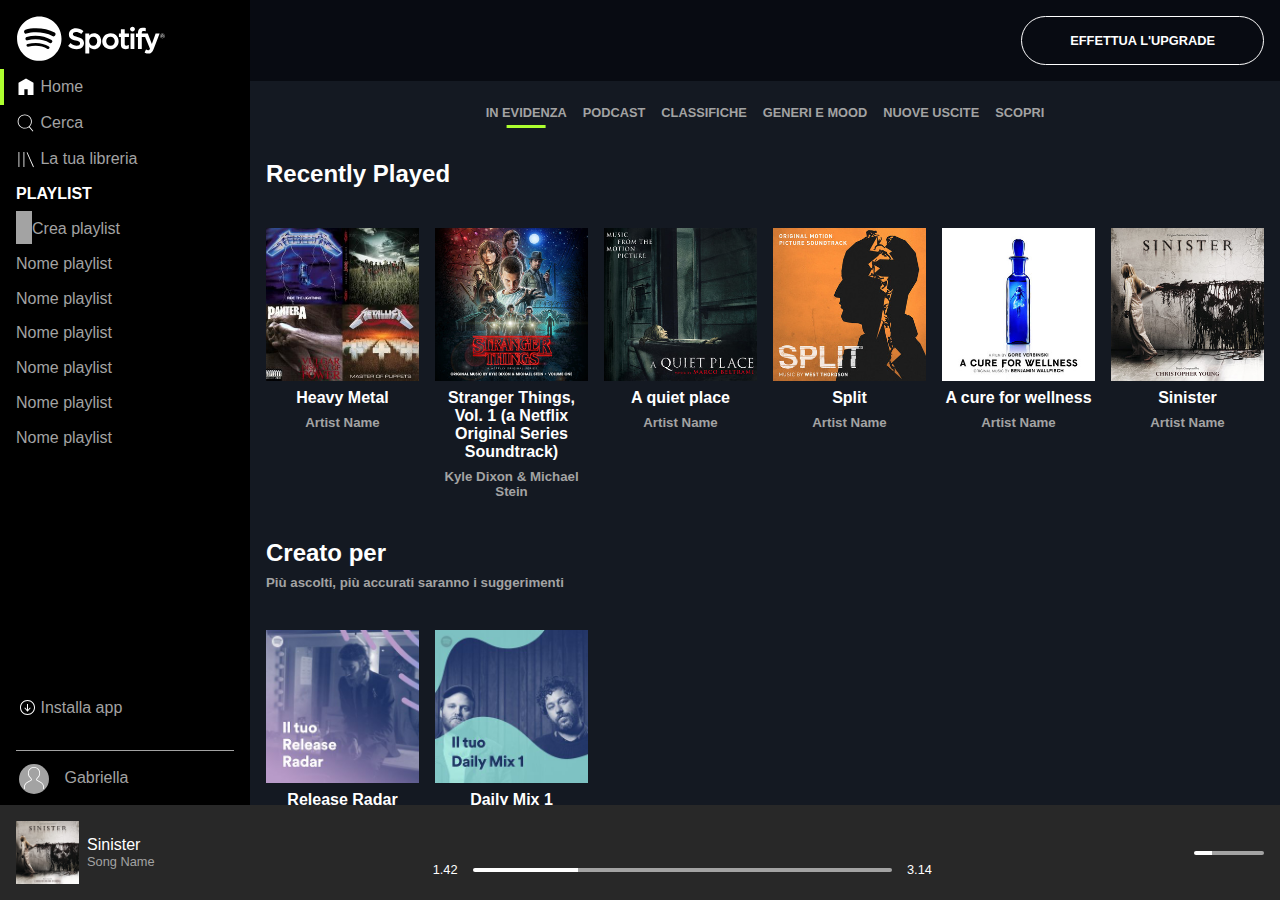
==== bonus.html @ c6c607fe "created bonus files" ====
<!DOCTYPE html>
<html lang="en">
<head>
    <meta charset="UTF-8">
    <meta http-equiv="X-UA-Compatible" content="IE=edge">
    <meta name="viewport" content="width=device-width, initial-scale=1.0">
    <title>Spotify Bonus</title>
    <link rel="shortcut icon" href="img/favicon.ico" type="image/x-icon">
    <link rel="stylesheet" href="https://cdnjs.cloudflare.com/ajax/libs/font-awesome/6.2.0/css/all.min.css"
    integrity="sha512-xh6O/CkQoPOWDdYTDqeRdPCVd1SpvCA9XXcUnZS2FmJNp1coAFzvtCN9BmamE+4aHK8yyUHUSCcJHgXloTyT2A=="
    crossorigin="anonymous" referrerpolicy="no-referrer" />
    <link rel="stylesheet" href="bonus-css/bonus-style.css">
    <link rel="stylesheet" href="bonus-css/bonus-style-media.css">
</head>
<body>
    <!-- Sezione grande principale -->
    <div class="top-container flex grow">

        <!-- Sidebar -->
        <div class="sidebar-container shrink flex align">

            <!-- Sidebar top - logo e lista icone -->
            <div class="sidebar-top shrink">
                <div class="logo-container-small">
                    <img src="img/logo-small.svg" alt="">
                </div>
                <div class="logo-container-big">
                    <img src="img/logo.svg" alt="">
                </div>
                <ul class="link-list">
                    <li>
                        <a href="#">
                            <img src="img/home.svg" alt="">
                            <span>Home</span>
                        </a>
                    </li>
                    <li>
                        <a href="#">
                            <img src="img/search.svg" alt="">
                            <span>Cerca</span>
                        </a>
                    </li>
                    <li>
                        <a href="#">
                            <img src="img/libreria.svg" alt="">
                            <span>La tua libreria</span>
                        </a>
                    </li>
                </ul>
            </div>

            <!-- Sidebar middle - playlist (contenuto no in xxs) -->
            <div class="sidebar-middle grow">
                <div class="playlist">
                    <h4>Playlist</h4>
                    <ul class="link-list">
                        <li>
                            <a href="#">
                                <i class="fa-solid fa-plus"></i>
                                <span>Crea playlist</span>
                            </a>
                        </li>
                        <li>
                            <a href="#">
                                <span>Nome playlist</span>
                            </a>
                        </li>
                        <li>
                            <a href="#">
                                <span>Nome playlist</span>
                            </a>
                        </li>
                        <li>
                            <a href="#">
                                <span>Nome playlist</span>
                            </a>
                        </li>
                        <li>
                            <a href="#">
                                <span>Nome playlist</span>
                            </a>
                        </li>
                        <li>
                            <a href="#">
                                <span>Nome playlist</span>
                            </a>
                        </li>
                        <li>
                            <a href="#">
                                <span>Nome playlist</span>
                            </a>
                        </li>
                    </ul>
                </div>
            </div>

            <!-- Sidebar bottom - installa e profilo -->
            <div class="sidebar-bottom shrink">
                <div class="download">
                    <a href="#">
                        <img src="img/download.svg" alt="">
                        <span>Installa app</span>
                    </a>
                </div>

                <div class="profile-name">
                    <a href="#">
                        <img src="img/profile.svg" alt="">
                        <span>Gabriella</span>
                    </a>
                </div>
            </div>

            
        </div>

        <!-- Sezione centrale -->
        <div class="main-container grow">

            <!-- Header -->
            <div class="header">
                <button>effettua l'upgrade</button>
            </div>

            <!-- Sezione principale con contenuti -->
            <div class="main-section">

                <!-- Menu -->
                <div class="menu">
                    <ul class="link-list flex wrap justify">
                        <li><a href="#">in evidenza</a></li>
                        <li><a href="#">podcast</a></li>
                        <li><a href="#">classifiche</a></li>
                        <li><a href="#">generi e mood</a></li>
                        <li><a href="#">nuove uscite</a></li>
                        <li><a href="#">scopri</a></li>
                    </ul>
                </div>

                <!-- Sezione 1 - Recently played -->
                <section>

                    <!-- Titolo sezione -->
                    <div class="section-title">
                        <h2>Recently Played</h2>
                    </div>

                    <!-- Riga sezione -->
                    <div class="row flex wrap">

                        <!-- Colonna responsive -->
                        <div class="col-1_2 col-1_4 col-1_6">

                            <!-- Card  -->
                            <div class="card-container">
                                <div class="card">
                                    <div class="card-img">
                                        <div class="overlay flex justify align">
                                            <button><i class="fa-regular fa-circle-play"></i></button>
                                        </div>
                                        <img src="img/metal_lifting.jpg" alt="">
                                    </div>
                                    <div class="card-text">
                                        <h4>Heavy Metal</h4>
                                        <h5>Artist Name</h5>
                                    </div>
                                </div>
                            </div>
                        </div>
                        <!-- Colonna responsive -->
                        <div class="col-1_2 col-1_4 col-1_6">

                            <!-- Card  -->
                            <div class="card-container">
                                <div class="card">
                                    <div class="card-img">
                                        <div class="overlay flex justify align">
                                            <button><i class="fa-regular fa-circle-play"></i></button>
                                        </div>
                                        <img src="img/stranger.jpeg" alt="">
                                    </div>
                                    <div class="card-text">
                                        <h4>Stranger Things, Vol. 1 (a Netflix Original Series Soundtrack)</h4>
                                        <h5>Kyle Dixon & Michael Stein</h5>
                                    </div>
                                </div>
                            </div>
                        </div>
                        <!-- Colonna responsive -->
                        <div class="col-1_2 col-1_4 col-1_6">

                            <!-- Card  -->
                            <div class="card-container">
                                <div class="card">
                                    <div class="card-img">
                                        <div class="overlay flex justify align">
                                            <button><i class="fa-regular fa-circle-play"></i></button>
                                        </div>
                                        <img src="img/aquietplace.jpeg" alt="">
                                    </div>
                                    <div class="card-text">
                                        <h4>A quiet place</h4>
                                        <h5>Artist Name</h5>
                                    </div>
                                </div>
                            </div>
                        </div>
                        <!-- Colonna responsive -->
                        <div class="col-1_2 col-1_4 col-1_6">

                            <!-- Card  -->
                            <div class="card-container">
                                <div class="card">
                                    <div class="card-img">
                                        <div class="overlay flex justify align">
                                            <button><i class="fa-regular fa-circle-play"></i></button>
                                        </div>
                                        <img src="img/split.jpeg" alt="">
                                    </div>
                                    <div class="card-text">
                                        <h4>Split</h4>
                                        <h5>Artist Name</h5>
                                    </div>
                                </div>
                            </div>
                        </div>
                        <!-- Colonna responsive -->
                        <div class="col-1_2 col-1_4 col-1_6">

                            <!-- Card  -->
                            <div class="card-container">
                                <div class="card">
                                    <div class="card-img">
                                        <div class="overlay flex justify align">
                                            <button><i class="fa-regular fa-circle-play"></i></button>
                                        </div>
                                        <img src="img/cure.jpeg" alt="">
                                    </div>
                                    <div class="card-text">
                                        <h4>A cure for wellness</h4>
                                        <h5>Artist Name</h5>
                                    </div>
                                </div>
                            </div>
                        </div>
                        <!-- Colonna responsive -->
                        <div class="col-1_2 col-1_4 col-1_6">

                            <!-- Card  -->
                            <div class="card-container">
                                <div class="card">
                                    <div class="card-img">
                                        <div class="overlay flex justify align">
                                            <button><i class="fa-regular fa-circle-play"></i></button>
                                        </div>
                                        <img src="img/sinister.jpeg" alt="">
                                    </div>
                                    <div class="card-text">
                                        <h4>Sinister</h4>
                                        <h5>Artist Name</h5>
                                    </div>
                                </div>
                            </div>
                        </div>
                    </div>
                </section>

                <!-- Sezione 2 - Creato per -->
                <section>
                    <!-- Titolo sezione -->
                    <div class="section-title">
                        <h2>Creato per</h2>
                        <h5>Più ascolti, più accurati saranno i suggerimenti</h5>
                    </div>

                    <!-- Riga sezione -->
                    <div class="row flex wrap">

                        <!-- Colonna responsive -->
                        <div class="col-1_2 col-1_4 col-1_6">

                            <!-- Card  -->
                            <div class="card-container">
                                <div class="card">
                                    <div class="card-img">
                                        <div class="overlay flex justify align">
                                            <button><i class="fa-regular fa-circle-play"></i></button>
                                        </div>
                                        <img src="img/radar.jpeg" alt="">
                                    </div>
                                    <div class="card-text">
                                        <h4>Release Radar</h4>
                                    </div>
                                </div>
                            </div>
                        </div>
                        <!-- Colonna responsive -->
                        <div class="col-1_2 col-1_4 col-1_6">

                            <!-- Card  -->
                            <div class="card-container">
                                <div class="card">
                                    <div class="card-img">
                                        <div class="overlay flex justify align">
                                            <button><i class="fa-regular fa-circle-play"></i></button>
                                        </div>
                                        <img src="img/mixdaily.jpeg" alt="">
                                    </div>
                                    <div class="card-text">
                                        <h4>Daily Mix 1</h4>
                                    </div>
                                </div>
                            </div>
                        </div>
                    </div>

                </section>

                <!-- Sezione 3 - Artisti popolari -->
                <section class="round-img">
                    <!-- Titolo sezione -->
                    <div class="section-title">
                        <h2>Artisti più popolari</h2>
                        <h5>Più ascolti, più accurati saranno i suggerimenti</h5>
                    </div>

                    <!-- Riga sezione -->
                    <div class="row flex wrap">

                        <!-- Colonna responsive -->
                        <div class="col-1_2 col-1_4 col-1_6">

                            <!-- Card  -->
                            <div class="card-container">
                                <div class="card">
                                    <div class="card-img">
                                        <div class="overlay overlay-round flex justify align">
                                            <button><i class="fa-regular fa-circle-play"></i></button>
                                        </div>
                                        <img src="img/youg.jpeg" alt="">
                                    </div>
                                    <div class="card-text">
                                        <h4>Lana del Rey</h4>
                                    </div>
                                </div>
                            </div>
                        </div>
                        <!-- Colonna responsive -->
                        <div class="col-1_2 col-1_4 col-1_6">

                            <!-- Card  -->
                            <div class="card-container">
                                <div class="card">
                                    <div class="card-img">
                                        <div class="overlay overlay-round flex justify align">
                                            <button><i class="fa-regular fa-circle-play"></i></button>
                                        </div>
                                        <img src="img/einaudi.jpeg" alt="">
                                    </div>
                                    <div class="card-text">
                                        <h4>Ludovico Einaudi</h4>
                                    </div>
                                </div>
                            </div>
                        </div>
                    </div>
                </section>
            </div>
        </div>
    </div>

    <!-- Sezione footer fissa -->
    <div class="bottom-container flex shrink sp-between">

        <!-- Sx- album e icone piccole (2 blocchi affiancati)-->
        <div class="player-left shrink flex align">

            <!-- Album -->
            <div class="album flex">
                <div class="album-img">
                    <img src="img/sinister.jpeg" alt="">
                </div>
                <div class="album-text flex justify">
                    <p class="artist">Sinister</p>
                    <p class="song">Song Name</p>
                </div>
            </div>

            <!-- Icone -->
            <div class="link-list-container">
                <ul class="link-list flex">
                    <li><a href="#"><i class="fa-regular fa-heart"></i></a></li>
                    <li><a href="#"><i class="fa-regular fa-folder"></i></a></li>
                </ul>
            </div>
        </div>

        <!-- Centro- bottoni e barra (2 blocchi unosottolaltro)-->
        <div class="player-middle grow flex justify">
            <ul class="button-list flex justify align">
                <li><button><i class="fa-solid fa-shuffle"></i></button></li>
                <li><button><i class="fa-solid fa-backward-step"></i></button></li>
                <li><button class="icon-big"><i class="fa-regular fa-circle-play"></i></button></li>
                <li><button><i class="fa-solid fa-forward-step"></i></button></li>
                <li><button><i class="fa-solid fa-rotate-right"></i></i></button></li>
            </ul>
            <div class="player-bar flex justify align">
                <span class="time">1.42</span>
                <div class="progress-bar-music"></div>
                <span class="time">3.14</span>
            </div>
        </div>

        <!-- Dx- volume e icone piccole (elementi affiancati)-->
        <div class="player-right shrink flex align">
            <ul class="link-list flex">
                <li><a href="#"><i class="fa-solid fa-list"></i></a></li>
                <li><a href="#"><i class="fa-solid fa-desktop"></i></a></li>
                <li>
                    <a href="#" class="flex align">
                        <i class="fa-solid fa-volume-low"></i>
                        <div class="progress-bar-vol"></div>
                    </a>
                </li>
            </ul>
        </div>
    </div>
</body>
</html>
---- bonus-css/bonus-style.css ----
/* Reset CSS */
*{
    margin: 0;
    padding: 0;
    box-sizing: border-box;
}

/* CSS Properties */
:root{
    --bg-sidebar: #000000;
    --bg-header: #080b12;
    --bg-main: #141922;
    --bg-footer: #282828;
    --text-primary: #ffffff;
    --text-secondary: #a3a3a3;
    --standard-size: 1rem;
}

html{
    font-size: 12px;
}

body{
    height: 100vh;
    font-family: Arial, Helvetica, sans-serif;
    color: var(--text-primary);
    display: flex;
    flex-direction: column;
}

section{
    padding: var(--standard-size);
}

img{
    display: block;
    width: 100%;
}

li{
    list-style: none;
    padding: .5rem;
}

a{
    color: var(--text-secondary);
    text-decoration: none;
}

a:hover{
    color: var(--text-primary);
}

button{
    background-color: transparent;
    border: none;
    color: var(--text-primary);
    cursor: pointer;
}
/* Proprietà flex */
.flex{
    display: flex;
}

.grow{
    flex-grow: 1;
    overflow: auto;
}

.shrink{
    flex-shrink: 0;
}

.wrap{
    flex-wrap: wrap;
}

.justify{
    justify-content: center;
}

.align{
    align-items: center;
}

.sp-between{
    justify-content: space-between;
}

/* Container principali */
.bottom-container{
    background-color: var(--bg-footer);
    padding: var(--standard-size);
}

.sidebar-container{
    width: 80px;
    background-color: var(--bg-sidebar);
    padding: var(--standard-size);
    flex-direction: column;
}

/* Formattazione testo */
.section-title{
    padding-bottom: 2rem;
}

h4, h5{
    padding-top: .5rem;
}

h5{
    color: var(--text-secondary);
}

/* Proprietà specifiche sezione principale */
.header{
    background-color: var(--bg-header);
    padding: var(--standard-size);
    position: sticky;
    top: 0;
    z-index: 10;
}

.main-section{
    background-color: var(--bg-main);
}

.header button,
.menu{
    text-transform: uppercase;
    font-weight: bold;
    font-size: .8rem;
}

.menu{
    padding: var(--standard-size);
}

.row{
    margin: 0 -.5rem;
    text-align: center;
}

.col-1_2{
    flex-basis: calc(100% / 2);
}

.card-container{
    padding: 0.5rem;
}

/* Proprietà sezione centrale */
.menu ul li:first-child{
    position: relative;
}

.menu ul li:first-child::after{
    content:'';
    display: inline-block;
    width: 40%;
    height: 3px;
    background-color: greenyellow;
    position: absolute;
    bottom: 0;
    left: 50%;
    transform: translateX(-50%);
}

.header button{
    display: block;
    margin-left: auto;
    border: 1px solid var(--text-primary);
    padding: var(--standard-size) 3rem;
    border-radius: 25px;
}

.header button:hover{
    transform: scale(1.03);
}

.card-img{
    position: relative;
}

.overlay{
    background-color: rgba(0, 0, 0, 0.5);
    position: absolute;
    width: 100%;
    height: 100%;
    opacity: 0;
}

.overlay button i{
    font-size: 3rem;
}

.card-img:hover .overlay{
    opacity: 1;
}

.round-img img,
.overlay-round{
    border-radius: 50%;
}

/* Proprietà sidebar */
.logo-container-small,
.sidebar-container img{
    width: 30px;
}

.sidebar-container img{
    display: inline-block;
    vertical-align: middle;
}

.sidebar-container li{
    margin-left: -.5rem;
}

.sidebar-container span,
.logo-container-big,
.playlist{
    display: none;
}

[class^="logo-container"]{
    padding-bottom: .5rem;
}

.sidebar-top ul li:first-child{
    position: relative;
}

.sidebar-top ul li:first-child::before{
    content:'';
    display: inline-block;
    width: 7px;
    height: 100%;
    background-color: greenyellow;
    position: absolute;
    left: -1.5rem;
    top: 0;
}

.sidebar-middle i{
    color: var(--bg-sidebar);
    background-color: var(--text-secondary);
    padding: .5rem;
}

.sidebar-middle h4{
    text-transform: uppercase;
    padding-bottom: .5rem;
}

.sidebar-bottom{
    width: 100%;
    text-align: center;
}
.sidebar-bottom .download{
    padding: 2rem 0;
}

.sidebar-bottom .download img{
    width: 20px;
}

.sidebar-bottom .profile-name a{
    margin-left: .5rem;
    position: relative;
    z-index: 1;
}

.profile-name a::before{
    content: '';
    display: inline-block;
    width: 40px;
    height: 40px;
    border-radius: 50%;
    position: absolute;
    left: -5px;
    bottom: -18px;
    z-index: -1;
    background-color: var(--text-secondary);
}

/* Proprietà footer */
.player-left .link-list{
    flex-direction: column;
    padding-left: .5rem;
}

.player-middle{
    flex-direction: column;
    margin: 0 .5rem;
    max-width: 40%;
    overflow: hidden;
}

.button-list button{
    padding: 0 var .5rem;
}

.button-list .icon-big{
    font-size: 2rem;
}

.button-list .icon-big:hover{
    transform: scale(1.2);
}

[class^="progress-bar-"]{
    height: 4px;
    border-radius: 2px;
    background-image: linear-gradient(90deg, var(--text-primary) 25%, var(--text-secondary) 25%);
}

[class^="progress-bar-"]:hover{
    background-image: linear-gradient(90deg, greenyellow 25%, var(--text-secondary) 25%);
    transform: scaleY(1.4);
    cursor: pointer;
    position: relative;
}

[class^="progress-bar-"]:hover::after{
    content: '';
    width: 11px;
    height: 8px;
    background-color: white;
    position: absolute;
    left: 25%;
    top: -2px;
    border-radius: 50%;
}

.progress-bar-music{
    width: 100%;
    margin: 0 3%;
}

.progress-bar-vol{
    display: none;
}

.time{
    font-size: .8rem;
}

.player-right i{
    color: var(--text-primary);
}

.album-img{
    width: 7vh;
    aspect-ratio: 1;
}

.album-text{
    flex-direction: column;
    padding-left: .5rem;
}

.album-text .song{
    color: var(--text-secondary);
    font-size: .8rem;
}
---- bonus-css/bonus-style-media.css ----
/* Mobile - schermo piccolo - SM */
@media screen and (min-width: 568px){
    .sidebar-container{
        width: 250px;
        align-items: flex-start;
    }

    .sidebar-container a{
        display: block;
    }

    .sidebar-container span{
        display: inline;
        vertical-align: middle;
    }

    .sidebar-container img{
        width: 20px;
    }

    .logo-container-small{
        display: none;
    }
    
    .logo-container-big{
        display: block;
        width: 150px;
    }
    
    .logo-container-big img{
        display: block;
        width: 100%;
    }

    .playlist{
        display: block;
    }

    .sidebar-top ul li:first-child::before{
        width: 4px;
        left: -.5rem;
        top: 0;
    }

    .sidebar-bottom,
    .sidebar-middle{
        width: 100%;
        text-align: start;
    }

    .sidebar-bottom .profile-name{
        border-top: 1px solid var(--text-secondary);
        padding-top: var(--standard-size);
    }
    
    .profile-name a::before{
        width: 30px;
        height: 30px;
        left: -5px;
        bottom: -5px;
    }

    .profile-name span{
        padding-left: var(--standard-size);
    }

    .player-left .link-list{
        flex-direction: column;
        padding-left: var(--standard-size);
    }

    .button-list button{
        padding: 0 var(--standard-size);
    }

    .progress-bar-vol{
        display: inline;
        width: 70px;
        margin-left: .5rem;
        margin-right: -.5rem;
    }
}

/* Tablet - schermo medio - MD */
@media screen and (min-width: 768px){
    html{
        font-size: 14px;
    }

    .col-1_4{
        flex-basis: calc(100% / 4);
    }

    .player-left .link-list{
        flex-direction: row;
        padding-left: 2rem;
    }
}

/* Desktop - schermo grande - LG */
@media screen and (min-width: 992px){
    html{
        font-size: 16px;
    }

    .col-1_6{
        flex-basis: calc(100% / 6);
    }

    .overlay button i{
        font-size: 2rem;
    }
}
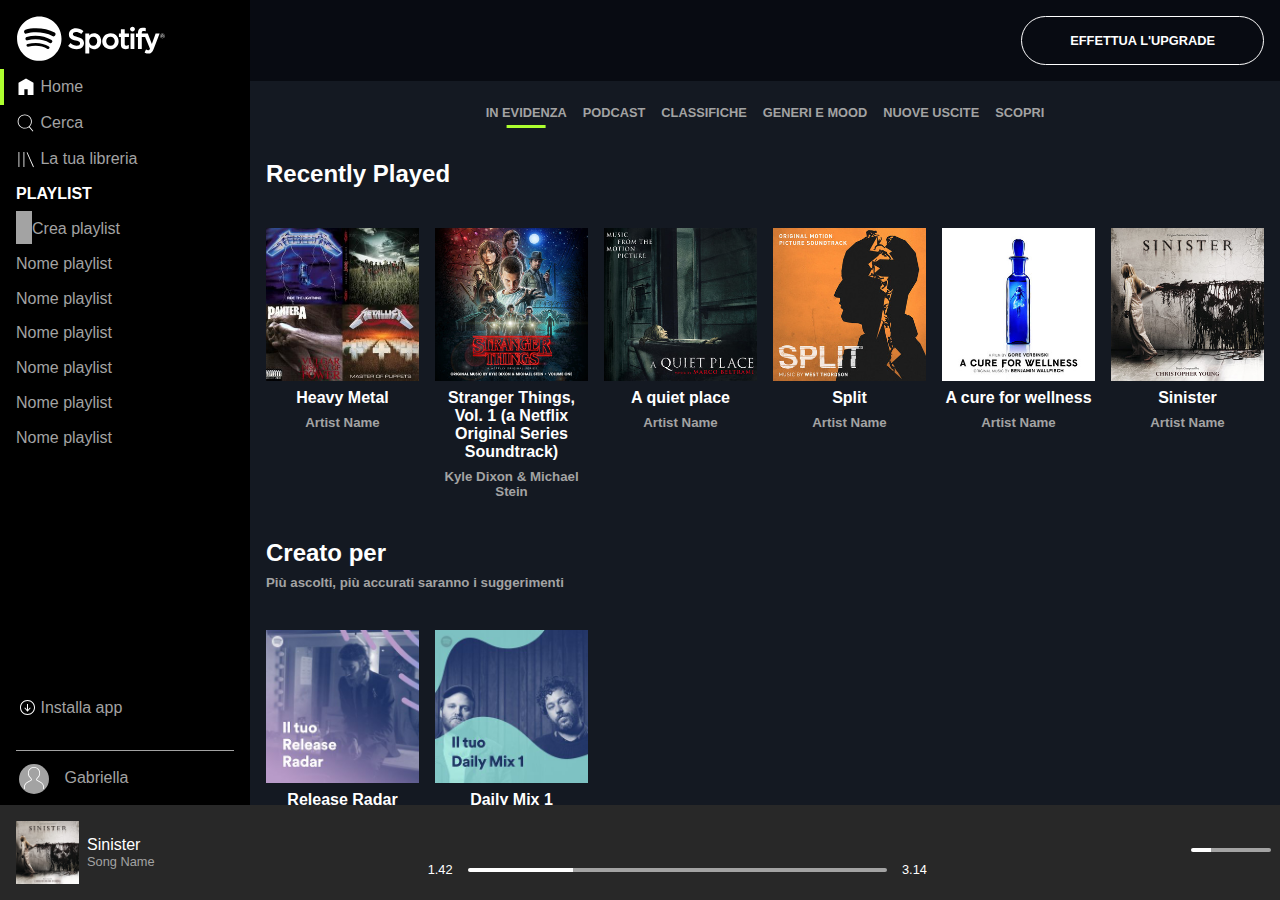
==== commit 3603606e: "vol-bar appears on hover in xxs screen" ====
--- a/bonus.html
+++ b/bonus.html
@@ -146,7 +146,7 @@
                     </div>
 
                     <!-- Riga sezione -->
-                    <div class="row flex wrap">
+                    <div class="row flex nowrap">
 
                         <!-- Colonna responsive -->
                         <div class="col-1_2 col-1_4 col-1_6">
@@ -274,7 +274,7 @@
                     </div>
 
                     <!-- Riga sezione -->
-                    <div class="row flex wrap">
+                    <div class="row flex nowrap">
 
                         <!-- Colonna responsive -->
                         <div class="col-1_2 col-1_4 col-1_6">
@@ -325,7 +325,7 @@
                     </div>
 
                     <!-- Riga sezione -->
-                    <div class="row flex wrap">
+                    <div class="row flex nowrap">
 
                         <!-- Colonna responsive -->
                         <div class="col-1_2 col-1_4 col-1_6">
@@ -416,11 +416,9 @@
             <ul class="link-list flex">
                 <li><a href="#"><i class="fa-solid fa-list"></i></a></li>
                 <li><a href="#"><i class="fa-solid fa-desktop"></i></a></li>
-                <li>
-                    <a href="#" class="flex align">
-                        <i class="fa-solid fa-volume-low"></i>
-                        <div class="progress-bar-vol"></div>
-                    </a>
+                <li class="volume">
+                    <a href="#" class="flex align"><i class="fa-solid fa-volume-low"></i></a>
+                    <div class="progress-bar-vol"></div>    
                 </li>
             </ul>
         </div>
--- a/bonus-css/bonus-style.css
+++ b/bonus-css/bonus-style.css
@@ -45,6 +45,7 @@
 a{
     color: var(--text-secondary);
     text-decoration: none;
+    transition: color .3s linear;
 }
 
 a:hover{
@@ -73,6 +74,11 @@
 
 .wrap{
     flex-wrap: wrap;
+}
+
+.nowrap{
+    flex-wrap: nowrap;
+    overflow: scroll;
 }
 
 .justify{
@@ -144,6 +150,8 @@
 
 .col-1_2{
     flex-basis: calc(100% / 2);
+    flex-grow: 0;
+    flex-shrink: 0;
 }
 
 .card-container{
@@ -173,10 +181,12 @@
     border: 1px solid var(--text-primary);
     padding: var(--standard-size) 3rem;
     border-radius: 25px;
+    transition: all .2s linear;
 }
 
 .header button:hover{
     transform: scale(1.03);
+    background-color: var(--bg-main);
 }
 
 .card-img{
@@ -189,6 +199,7 @@
     width: 100%;
     height: 100%;
     opacity: 0;
+    transition: opacity .3s linear;
 }
 
 .overlay button i{
@@ -300,11 +311,19 @@
 }
 
 .button-list button{
+    color: var(--text-secondary);
     padding: 0 var .5rem;
+    transition: color .3s linear;
+}
+
+.button-list button:hover{
+    color: var(--text-primary);
 }
 
 .button-list .icon-big{
     font-size: 2rem;
+    color: var(--text-primary);
+    transition: transform .2s linear;
 }
 
 .button-list .icon-big:hover{
@@ -317,14 +336,36 @@
     background-image: linear-gradient(90deg, var(--text-primary) 25%, var(--text-secondary) 25%);
 }
 
-[class^="progress-bar-"]:hover{
+.progress-bar-music{
+    width: 100%;
+    margin: 0 3%;
+}
+
+.volume{
+    position: relative;
+}
+
+.progress-bar-vol{
+    display:none;
+    width: 80px;
+    transform: rotate(-90deg);
+    position: absolute;
+    top: -42px;
+    left: -30px;
+}
+
+.volume:hover .progress-bar-vol{
+    display: block;
+}
+
+.progress-bar-music:hover{
     background-image: linear-gradient(90deg, greenyellow 25%, var(--text-secondary) 25%);
     transform: scaleY(1.4);
     cursor: pointer;
     position: relative;
 }
 
-[class^="progress-bar-"]:hover::after{
+.progress-bar-music:hover::after{
     content: '';
     width: 11px;
     height: 8px;
@@ -335,21 +376,8 @@
     border-radius: 50%;
 }
 
-.progress-bar-music{
-    width: 100%;
-    margin: 0 3%;
-}
-
-.progress-bar-vol{
-    display: none;
-}
-
 .time{
     font-size: .8rem;
-}
-
-.player-right i{
-    color: var(--text-primary);
 }
 
 .album-img{
--- a/bonus-css/bonus-style-media.css
+++ b/bonus-css/bonus-style-media.css
@@ -74,10 +74,12 @@
     }
 
     .progress-bar-vol{
-        display: inline;
-        width: 70px;
-        margin-left: .5rem;
-        margin-right: -.5rem;
+        display: block;
+        transform: rotate(0deg);
+        width: 80px;
+        position: relative;
+        top: -53%;
+        left: 19%;
     }
 }
 
@@ -89,6 +91,8 @@
 
     .col-1_4{
         flex-basis: calc(100% / 4);
+        flex-grow: 0;
+        flex-shrink: 0;
     }
 
     .player-left .link-list{
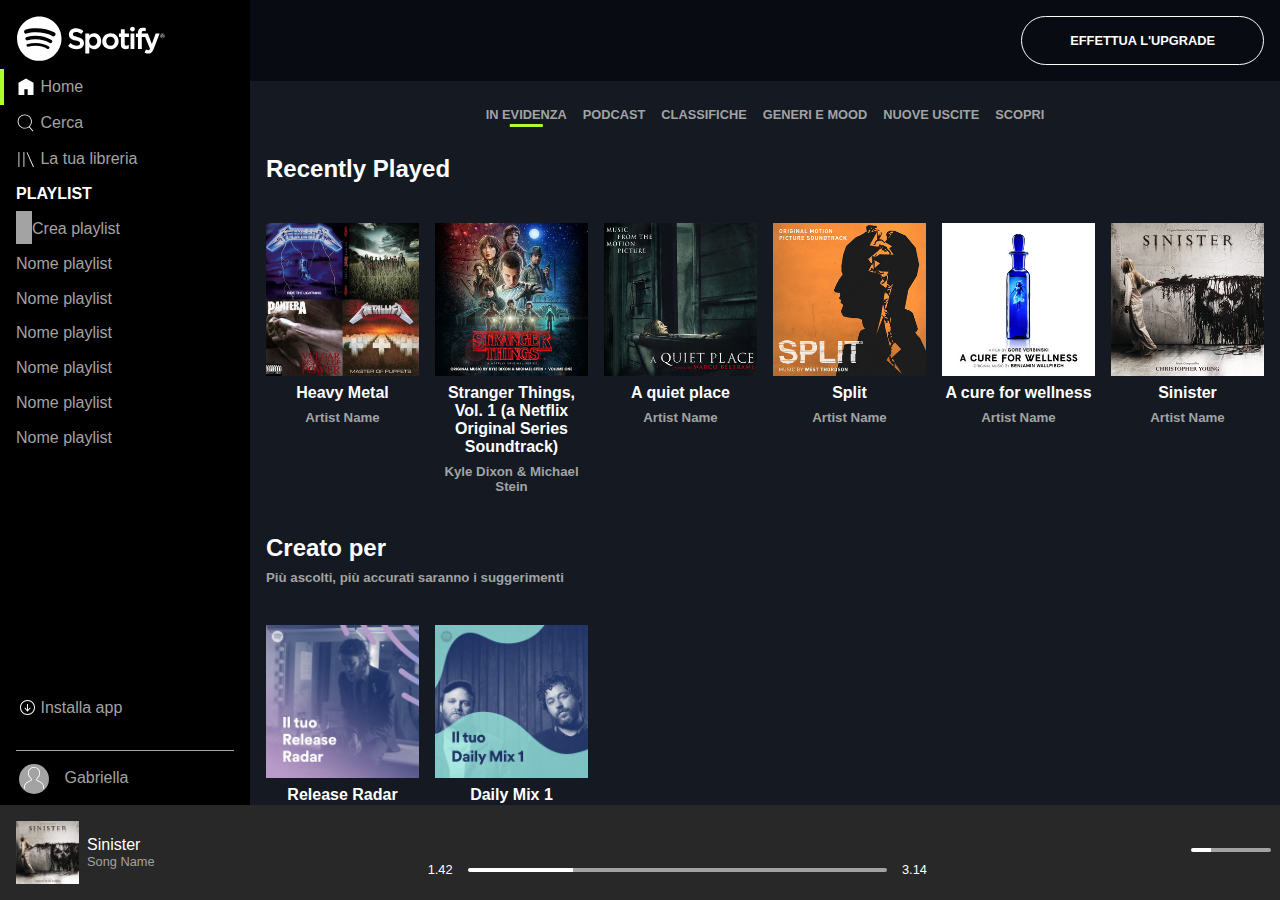
==== commit 01fe0dae: "added podcast tab" ====
--- a/bonus.html
+++ b/bonus.html
@@ -128,243 +128,418 @@
                 <!-- Menu -->
                 <div class="menu">
                     <ul class="link-list flex wrap justify">
-                        <li><a href="#">in evidenza</a></li>
-                        <li><a href="#">podcast</a></li>
-                        <li><a href="#">classifiche</a></li>
-                        <li><a href="#">generi e mood</a></li>
-                        <li><a href="#">nuove uscite</a></li>
-                        <li><a href="#">scopri</a></li>
+                        <li>
+                            <input id="tab1" type="radio" name="tabs" checked>
+                            <label for="tab1">in evidenza</label>
+                            <section id="content1">
+                                <!-- Sezione 1 - Recently played -->
+                                <div class="subsection">
+                
+                                    <!-- Titolo sezione -->
+                                    <div class="section-title">
+                                        <h2>Recently Played</h2>
+                                    </div>
+                
+                                    <!-- Riga sezione -->
+                                    <div class="row flex nowrap">
+                
+                                        <!-- Colonna responsive -->
+                                        <div class="col-1_2 col-1_4 col-1_6">
+                
+                                            <!-- Card  -->
+                                            <div class="card-container">
+                                                <div class="card">
+                                                    <div class="card-img">
+                                                        <div class="overlay flex justify align">
+                                                            <button><i class="fa-regular fa-circle-play"></i></button>
+                                                        </div>
+                                                        <img src="img/metal_lifting.jpg" alt="">
+                                                    </div>
+                                                    <div class="card-text">
+                                                        <h4>Heavy Metal</h4>
+                                                        <h5>Artist Name</h5>
+                                                    </div>
+                                                </div>
+                                            </div>
+                                        </div>
+                                        <!-- Colonna responsive -->
+                                        <div class="col-1_2 col-1_4 col-1_6">
+                
+                                            <!-- Card  -->
+                                            <div class="card-container">
+                                                <div class="card">
+                                                    <div class="card-img">
+                                                        <div class="overlay flex justify align">
+                                                            <button><i class="fa-regular fa-circle-play"></i></button>
+                                                        </div>
+                                                        <img src="img/stranger.jpeg" alt="">
+                                                    </div>
+                                                    <div class="card-text">
+                                                        <h4>Stranger Things, Vol. 1 (a Netflix Original Series Soundtrack)</h4>
+                                                        <h5>Kyle Dixon & Michael Stein</h5>
+                                                    </div>
+                                                </div>
+                                            </div>
+                                        </div>
+                                        <!-- Colonna responsive -->
+                                        <div class="col-1_2 col-1_4 col-1_6">
+                
+                                            <!-- Card  -->
+                                            <div class="card-container">
+                                                <div class="card">
+                                                    <div class="card-img">
+                                                        <div class="overlay flex justify align">
+                                                            <button><i class="fa-regular fa-circle-play"></i></button>
+                                                        </div>
+                                                        <img src="img/aquietplace.jpeg" alt="">
+                                                    </div>
+                                                    <div class="card-text">
+                                                        <h4>A quiet place</h4>
+                                                        <h5>Artist Name</h5>
+                                                    </div>
+                                                </div>
+                                            </div>
+                                        </div>
+                                        <!-- Colonna responsive -->
+                                        <div class="col-1_2 col-1_4 col-1_6">
+                
+                                            <!-- Card  -->
+                                            <div class="card-container">
+                                                <div class="card">
+                                                    <div class="card-img">
+                                                        <div class="overlay flex justify align">
+                                                            <button><i class="fa-regular fa-circle-play"></i></button>
+                                                        </div>
+                                                        <img src="img/split.jpeg" alt="">
+                                                    </div>
+                                                    <div class="card-text">
+                                                        <h4>Split</h4>
+                                                        <h5>Artist Name</h5>
+                                                    </div>
+                                                </div>
+                                            </div>
+                                        </div>
+                                        <!-- Colonna responsive -->
+                                        <div class="col-1_2 col-1_4 col-1_6">
+                
+                                            <!-- Card  -->
+                                            <div class="card-container">
+                                                <div class="card">
+                                                    <div class="card-img">
+                                                        <div class="overlay flex justify align">
+                                                            <button><i class="fa-regular fa-circle-play"></i></button>
+                                                        </div>
+                                                        <img src="img/cure.jpeg" alt="">
+                                                    </div>
+                                                    <div class="card-text">
+                                                        <h4>A cure for wellness</h4>
+                                                        <h5>Artist Name</h5>
+                                                    </div>
+                                                </div>
+                                            </div>
+                                        </div>
+                                        <!-- Colonna responsive -->
+                                        <div class="col-1_2 col-1_4 col-1_6">
+                
+                                            <!-- Card  -->
+                                            <div class="card-container">
+                                                <div class="card">
+                                                    <div class="card-img">
+                                                        <div class="overlay flex justify align">
+                                                            <button><i class="fa-regular fa-circle-play"></i></button>
+                                                        </div>
+                                                        <img src="img/sinister.jpeg" alt="">
+                                                    </div>
+                                                    <div class="card-text">
+                                                        <h4>Sinister</h4>
+                                                        <h5>Artist Name</h5>
+                                                    </div>
+                                                </div>
+                                            </div>
+                                        </div>
+                                    </div>
+                                </div>
+                
+                                <!-- Sezione 2 - Creato per -->
+                                <div class="subsection">
+                                    <!-- Titolo sezione -->
+                                    <div class="section-title">
+                                        <h2>Creato per</h2>
+                                        <h5>Più ascolti, più accurati saranno i suggerimenti</h5>
+                                    </div>
+                
+                                    <!-- Riga sezione -->
+                                    <div class="row flex nowrap">
+                
+                                        <!-- Colonna responsive -->
+                                        <div class="col-1_2 col-1_4 col-1_6">
+                
+                                            <!-- Card  -->
+                                            <div class="card-container">
+                                                <div class="card">
+                                                    <div class="card-img">
+                                                        <div class="overlay flex justify align">
+                                                            <button><i class="fa-regular fa-circle-play"></i></button>
+                                                        </div>
+                                                        <img src="img/radar.jpeg" alt="">
+                                                    </div>
+                                                    <div class="card-text">
+                                                        <h4>Release Radar</h4>
+                                                    </div>
+                                                </div>
+                                            </div>
+                                        </div>
+                                        <!-- Colonna responsive -->
+                                        <div class="col-1_2 col-1_4 col-1_6">
+                
+                                            <!-- Card  -->
+                                            <div class="card-container">
+                                                <div class="card">
+                                                    <div class="card-img">
+                                                        <div class="overlay flex justify align">
+                                                            <button><i class="fa-regular fa-circle-play"></i></button>
+                                                        </div>
+                                                        <img src="img/mixdaily.jpeg" alt="">
+                                                    </div>
+                                                    <div class="card-text">
+                                                        <h4>Daily Mix 1</h4>
+                                                    </div>
+                                                </div>
+                                            </div>
+                                        </div>
+                                    </div>
+                
+                                </div>
+                
+                                <!-- Sezione 3 - Artisti popolari -->
+                                <div class="subsection round-img">
+                                    <!-- Titolo sezione -->
+                                    <div class="section-title">
+                                        <h2>Artisti più popolari</h2>
+                                        <h5>Più ascolti, più accurati saranno i suggerimenti</h5>
+                                    </div>
+                
+                                    <!-- Riga sezione -->
+                                    <div class="row flex nowrap">
+                
+                                        <!-- Colonna responsive -->
+                                        <div class="col-1_2 col-1_4 col-1_6">
+                
+                                            <!-- Card  -->
+                                            <div class="card-container">
+                                                <div class="card">
+                                                    <div class="card-img">
+                                                        <div class="overlay overlay-round flex justify align">
+                                                            <button><i class="fa-regular fa-circle-play"></i></button>
+                                                        </div>
+                                                        <img src="img/youg.jpeg" alt="">
+                                                    </div>
+                                                    <div class="card-text">
+                                                        <h4>Lana del Rey</h4>
+                                                    </div>
+                                                </div>
+                                            </div>
+                                        </div>
+                                        <!-- Colonna responsive -->
+                                        <div class="col-1_2 col-1_4 col-1_6">
+                
+                                            <!-- Card  -->
+                                            <div class="card-container">
+                                                <div class="card">
+                                                    <div class="card-img">
+                                                        <div class="overlay overlay-round flex justify align">
+                                                            <button><i class="fa-regular fa-circle-play"></i></button>
+                                                        </div>
+                                                        <img src="img/einaudi.jpeg" alt="">
+                                                    </div>
+                                                    <div class="card-text">
+                                                        <h4>Ludovico Einaudi</h4>
+                                                    </div>
+                                                </div>
+                                            </div>
+                                        </div>
+                                    </div>
+                                </div>
+                            </section>
+                        </li>
+                        <li>
+                            <input id="tab2" type="radio" name="tabs">
+                            <label for="tab2">podcast</label>
+                            <section id="content2">
+                                <!-- Sezione 1 - Podcast popolari -->
+                                <div class="subsection">
+                
+                                    <!-- Titolo sezione -->
+                                    <div class="section-title">
+                                        <h2>Podcast popolari</h2>
+                                    </div>
+                
+                                    <!-- Riga sezione -->
+                                    <div class="row flex nowrap">
+                
+                                        <!-- Colonna responsive -->
+                                        <div class="col-1_2 col-1_4 col-1_6">
+                
+                                            <!-- Card  -->
+                                            <div class="card-container">
+                                                <div class="card">
+                                                    <div class="card-img">
+                                                        <div class="overlay flex justify align">
+                                                            <button><i class="fa-regular fa-circle-play"></i></button>
+                                                        </div>
+                                                        <img src="img/barbero.jpeg" alt="">
+                                                    </div>
+                                                    <div class="card-text">
+                                                        <h4>Il podcast di Alessandro Barbero</h4>
+                                                    </div>
+                                                </div>
+                                            </div>
+                                        </div>
+                                        <!-- Colonna responsive -->
+                                        <div class="col-1_2 col-1_4 col-1_6">
+                
+                                            <!-- Card  -->
+                                            <div class="card-container">
+                                                <div class="card">
+                                                    <div class="card-img">
+                                                        <div class="overlay flex justify align">
+                                                            <button><i class="fa-regular fa-circle-play"></i></button>
+                                                        </div>
+                                                        <img src="img/morning.png" alt="">
+                                                    </div>
+                                                    <div class="card-text">
+                                                        <h4>Morning</h4>
+                                                        <h5>Francesco Costa</h5>
+                                                    </div>
+                                                </div>
+                                            </div>
+                                        </div>
+                                        <!-- Colonna responsive -->
+                                        <div class="col-1_2 col-1_4 col-1_6">
+                
+                                            <!-- Card  -->
+                                            <div class="card-container">
+                                                <div class="card">
+                                                    <div class="card-img">
+                                                        <div class="overlay flex justify align">
+                                                            <button><i class="fa-regular fa-circle-play"></i></button>
+                                                        </div>
+                                                        <img src="img/stories.jpg" alt="">
+                                                    </div>
+                                                    <div class="card-text">
+                                                        <h4>Stories</h4>
+                                                        <h5>Cecilia Sala</h5>
+                                                    </div>
+                                                </div>
+                                            </div>
+                                        </div>
+                                        <!-- Colonna responsive -->
+                                        <div class="col-1_2 col-1_4 col-1_6">
+                
+                                            <!-- Card  -->
+                                            <div class="card-container">
+                                                <div class="card">
+                                                    <div class="card-img">
+                                                        <div class="overlay flex justify align">
+                                                            <button><i class="fa-regular fa-circle-play"></i></button>
+                                                        </div>
+                                                        <img src="img/citofonare.jpg" alt="">
+                                                    </div>
+                                                    <div class="card-text">
+                                                        <h4>Citofonare Hegel</h4>
+                                                    </div>
+                                                </div>
+                                            </div>
+                                        </div>
+                                        <!-- Colonna responsive -->
+                                        <div class="col-1_2 col-1_4 col-1_6">
+                
+                                            <!-- Card  -->
+                                            <div class="card-container">
+                                                <div class="card">
+                                                    <div class="card-img">
+                                                        <div class="overlay flex justify align">
+                                                            <button><i class="fa-regular fa-circle-play"></i></button>
+                                                        </div>
+                                                        <img src="img/morgana.png" alt="">
+                                                    </div>
+                                                    <div class="card-text">
+                                                        <h4>Morgana</h4>
+                                                    </div>
+                                                </div>
+                                            </div>
+                                        </div>
+                                    </div>
+                                </div>
+            
+                                <!-- Sezione 2 - True crime -->
+                                <div class="subsection round-img">
+                                    <!-- Titolo sezione -->
+                                    <div class="section-title">
+                                        <h2>True crime</h2>
+                                    </div>
+                
+                                    <!-- Riga sezione -->
+                                    <div class="row flex nowrap">
+                
+                                        <!-- Colonna responsive -->
+                                        <div class="col-1_2 col-1_4 col-1_6">
+                
+                                            <!-- Card  -->
+                                            <div class="card-container">
+                                                <div class="card">
+                                                    <div class="card-img">
+                                                        <div class="overlay overlay-round flex justify align">
+                                                            <button><i class="fa-regular fa-circle-play"></i></button>
+                                                        </div>
+                                                        <img src="img/demoni.jpg" alt="">
+                                                    </div>
+                                                    <div class="card-text">
+                                                        <h4>Demoni Urbani</h4>
+                                                    </div>
+                                                </div>
+                                            </div>
+                                        </div>
+                                        <!-- Colonna responsive -->
+                                        <div class="col-1_2 col-1_4 col-1_6">
+                
+                                            <!-- Card  -->
+                                            <div class="card-container">
+                                                <div class="card">
+                                                    <div class="card-img">
+                                                        <div class="overlay overlay-round flex justify align">
+                                                            <button><i class="fa-regular fa-circle-play"></i></button>
+                                                        </div>
+                                                        <img src="img/veleno.jpg" alt="">
+                                                    </div>
+                                                    <div class="card-text">
+                                                        <h4>Veleno</h4>
+                                                    </div>
+                                                </div>
+                                            </div>
+                                        </div>
+                                    </div>
+                                </div>
+                            </section>
+                        </li>
+                        <li>
+                            <input id="tab3" type="radio" name="tabs">
+                            <label for="tab3">classifiche</label>
+                        </li>
+                        <li>
+                            <input id="tab4" type="radio" name="tabs">
+                            <label for="tab4">generi e mood</label>
+                        </li>
+                        <li>
+                            <input id="tab5" type="radio" name="tabs">
+                            <label for="tab5">nuove uscite</label>
+                        </li>
+                        <li>
+                            <input id="tab6" type="radio" name="tabs">
+                            <label for="tab6">scopri</label>
+                        </li>
                     </ul>
                 </div>
-
-                <!-- Sezione 1 - Recently played -->
-                <section>
-
-                    <!-- Titolo sezione -->
-                    <div class="section-title">
-                        <h2>Recently Played</h2>
-                    </div>
-
-                    <!-- Riga sezione -->
-                    <div class="row flex nowrap">
-
-                        <!-- Colonna responsive -->
-                        <div class="col-1_2 col-1_4 col-1_6">
-
-                            <!-- Card  -->
-                            <div class="card-container">
-                                <div class="card">
-                                    <div class="card-img">
-                                        <div class="overlay flex justify align">
-                                            <button><i class="fa-regular fa-circle-play"></i></button>
-                                        </div>
-                                        <img src="img/metal_lifting.jpg" alt="">
-                                    </div>
-                                    <div class="card-text">
-                                        <h4>Heavy Metal</h4>
-                                        <h5>Artist Name</h5>
-                                    </div>
-                                </div>
-                            </div>
-                        </div>
-                        <!-- Colonna responsive -->
-                        <div class="col-1_2 col-1_4 col-1_6">
-
-                            <!-- Card  -->
-                            <div class="card-container">
-                                <div class="card">
-                                    <div class="card-img">
-                                        <div class="overlay flex justify align">
-                                            <button><i class="fa-regular fa-circle-play"></i></button>
-                                        </div>
-                                        <img src="img/stranger.jpeg" alt="">
-                                    </div>
-                                    <div class="card-text">
-                                        <h4>Stranger Things, Vol. 1 (a Netflix Original Series Soundtrack)</h4>
-                                        <h5>Kyle Dixon & Michael Stein</h5>
-                                    </div>
-                                </div>
-                            </div>
-                        </div>
-                        <!-- Colonna responsive -->
-                        <div class="col-1_2 col-1_4 col-1_6">
-
-                            <!-- Card  -->
-                            <div class="card-container">
-                                <div class="card">
-                                    <div class="card-img">
-                                        <div class="overlay flex justify align">
-                                            <button><i class="fa-regular fa-circle-play"></i></button>
-                                        </div>
-                                        <img src="img/aquietplace.jpeg" alt="">
-                                    </div>
-                                    <div class="card-text">
-                                        <h4>A quiet place</h4>
-                                        <h5>Artist Name</h5>
-                                    </div>
-                                </div>
-                            </div>
-                        </div>
-                        <!-- Colonna responsive -->
-                        <div class="col-1_2 col-1_4 col-1_6">
-
-                            <!-- Card  -->
-                            <div class="card-container">
-                                <div class="card">
-                                    <div class="card-img">
-                                        <div class="overlay flex justify align">
-                                            <button><i class="fa-regular fa-circle-play"></i></button>
-                                        </div>
-                                        <img src="img/split.jpeg" alt="">
-                                    </div>
-                                    <div class="card-text">
-                                        <h4>Split</h4>
-                                        <h5>Artist Name</h5>
-                                    </div>
-                                </div>
-                            </div>
-                        </div>
-                        <!-- Colonna responsive -->
-                        <div class="col-1_2 col-1_4 col-1_6">
-
-                            <!-- Card  -->
-                            <div class="card-container">
-                                <div class="card">
-                                    <div class="card-img">
-                                        <div class="overlay flex justify align">
-                                            <button><i class="fa-regular fa-circle-play"></i></button>
-                                        </div>
-                                        <img src="img/cure.jpeg" alt="">
-                                    </div>
-                                    <div class="card-text">
-                                        <h4>A cure for wellness</h4>
-                                        <h5>Artist Name</h5>
-                                    </div>
-                                </div>
-                            </div>
-                        </div>
-                        <!-- Colonna responsive -->
-                        <div class="col-1_2 col-1_4 col-1_6">
-
-                            <!-- Card  -->
-                            <div class="card-container">
-                                <div class="card">
-                                    <div class="card-img">
-                                        <div class="overlay flex justify align">
-                                            <button><i class="fa-regular fa-circle-play"></i></button>
-                                        </div>
-                                        <img src="img/sinister.jpeg" alt="">
-                                    </div>
-                                    <div class="card-text">
-                                        <h4>Sinister</h4>
-                                        <h5>Artist Name</h5>
-                                    </div>
-                                </div>
-                            </div>
-                        </div>
-                    </div>
-                </section>
-
-                <!-- Sezione 2 - Creato per -->
-                <section>
-                    <!-- Titolo sezione -->
-                    <div class="section-title">
-                        <h2>Creato per</h2>
-                        <h5>Più ascolti, più accurati saranno i suggerimenti</h5>
-                    </div>
-
-                    <!-- Riga sezione -->
-                    <div class="row flex nowrap">
-
-                        <!-- Colonna responsive -->
-                        <div class="col-1_2 col-1_4 col-1_6">
-
-                            <!-- Card  -->
-                            <div class="card-container">
-                                <div class="card">
-                                    <div class="card-img">
-                                        <div class="overlay flex justify align">
-                                            <button><i class="fa-regular fa-circle-play"></i></button>
-                                        </div>
-                                        <img src="img/radar.jpeg" alt="">
-                                    </div>
-                                    <div class="card-text">
-                                        <h4>Release Radar</h4>
-                                    </div>
-                                </div>
-                            </div>
-                        </div>
-                        <!-- Colonna responsive -->
-                        <div class="col-1_2 col-1_4 col-1_6">
-
-                            <!-- Card  -->
-                            <div class="card-container">
-                                <div class="card">
-                                    <div class="card-img">
-                                        <div class="overlay flex justify align">
-                                            <button><i class="fa-regular fa-circle-play"></i></button>
-                                        </div>
-                                        <img src="img/mixdaily.jpeg" alt="">
-                                    </div>
-                                    <div class="card-text">
-                                        <h4>Daily Mix 1</h4>
-                                    </div>
-                                </div>
-                            </div>
-                        </div>
-                    </div>
-
-                </section>
-
-                <!-- Sezione 3 - Artisti popolari -->
-                <section class="round-img">
-                    <!-- Titolo sezione -->
-                    <div class="section-title">
-                        <h2>Artisti più popolari</h2>
-                        <h5>Più ascolti, più accurati saranno i suggerimenti</h5>
-                    </div>
-
-                    <!-- Riga sezione -->
-                    <div class="row flex nowrap">
-
-                        <!-- Colonna responsive -->
-                        <div class="col-1_2 col-1_4 col-1_6">
-
-                            <!-- Card  -->
-                            <div class="card-container">
-                                <div class="card">
-                                    <div class="card-img">
-                                        <div class="overlay overlay-round flex justify align">
-                                            <button><i class="fa-regular fa-circle-play"></i></button>
-                                        </div>
-                                        <img src="img/youg.jpeg" alt="">
-                                    </div>
-                                    <div class="card-text">
-                                        <h4>Lana del Rey</h4>
-                                    </div>
-                                </div>
-                            </div>
-                        </div>
-                        <!-- Colonna responsive -->
-                        <div class="col-1_2 col-1_4 col-1_6">
-
-                            <!-- Card  -->
-                            <div class="card-container">
-                                <div class="card">
-                                    <div class="card-img">
-                                        <div class="overlay overlay-round flex justify align">
-                                            <button><i class="fa-regular fa-circle-play"></i></button>
-                                        </div>
-                                        <img src="img/einaudi.jpeg" alt="">
-                                    </div>
-                                    <div class="card-text">
-                                        <h4>Ludovico Einaudi</h4>
-                                    </div>
-                                </div>
-                            </div>
-                        </div>
-                    </div>
-                </section>
             </div>
         </div>
     </div>
--- a/bonus-css/bonus-style.css
+++ b/bonus-css/bonus-style.css
@@ -42,14 +42,16 @@
     padding: .5rem;
 }
 
-a{
+a, label{
     color: var(--text-secondary);
     text-decoration: none;
     transition: color .3s linear;
 }
 
-a:hover{
+a:hover,
+label:hover{
     color: var(--text-primary);
+    cursor: pointer;
 }
 
 button{
@@ -130,10 +132,12 @@
 
 .main-section{
     background-color: var(--bg-main);
+    overflow: scroll;
+    height: 100%;
 }
 
 .header button,
-.menu{
+.menu label{
     text-transform: uppercase;
     font-weight: bold;
     font-size: .8rem;
@@ -141,6 +145,7 @@
 
 .menu{
     padding: var(--standard-size);
+    position: relative;
 }
 
 .row{
@@ -159,22 +164,6 @@
 }
 
 /* Proprietà sezione centrale */
-.menu ul li:first-child{
-    position: relative;
-}
-
-.menu ul li:first-child::after{
-    content:'';
-    display: inline-block;
-    width: 40%;
-    height: 3px;
-    background-color: greenyellow;
-    position: absolute;
-    bottom: 0;
-    left: 50%;
-    transform: translateX(-50%);
-}
-
 .header button{
     display: block;
     margin-left: auto;
@@ -189,8 +178,45 @@
     background-color: var(--bg-main);
 }
 
+.menu input{
+    display: none;
+}
+
+.menu label{
+    position: relative;
+}
+
+.menu input:checked + label::after{
+    content:'';
+    display: inline-block;
+    width: 40%;
+    height: 3px;
+    background-color: greenyellow;
+    position: absolute;
+    bottom: -5px;
+    left: 50%;
+    transform: translateX(-50%);
+}
+
+section{
+    display: none;
+    position: absolute;
+    left: 0;
+}
+
+.subsection{
+    padding: var(--standard-size) 0;
+}
+
+#tab1:checked ~ #content1,
+#tab2:checked ~ #content2{
+    display: block;
+}
+
 .card-img{
     position: relative;
+    aspect-ratio: 1;
+    object-fit: cover;
 }
 
 .overlay{
@@ -341,23 +367,6 @@
     margin: 0 3%;
 }
 
-.volume{
-    position: relative;
-}
-
-.progress-bar-vol{
-    display:none;
-    width: 80px;
-    transform: rotate(-90deg);
-    position: absolute;
-    top: -42px;
-    left: -30px;
-}
-
-.volume:hover .progress-bar-vol{
-    display: block;
-}
-
 .progress-bar-music:hover{
     background-image: linear-gradient(90deg, greenyellow 25%, var(--text-secondary) 25%);
     transform: scaleY(1.4);
@@ -376,6 +385,24 @@
     border-radius: 50%;
 }
 
+.volume{
+    position: relative;
+}
+
+.progress-bar-vol{
+    display:none;
+    width: 80px;
+    transform: rotate(-90deg);
+    position: absolute;
+    top: -42px;
+    left: -30px;
+}
+
+.volume:hover .progress-bar-vol{
+    display: block;
+    cursor: pointer;
+}
+
 .time{
     font-size: .8rem;
 }
--- a/bonus-css/bonus-style-media.css
+++ b/bonus-css/bonus-style-media.css
@@ -114,4 +114,27 @@
     .overlay button i{
         font-size: 2rem;
     }
+}
+
+@media (max-height: 450px) and (orientation: landscape){
+    .sidebar-container{
+        width: 200px;
+    }
+
+    .sidebar-top .link-list{
+        display: flex;
+        justify-content: space-between;
+    }
+
+    .sidebar-top .link-list span{
+        display: none;
+    }
+
+    .sidebar-top .link-list img{
+        width: 30px;
+    }
+
+    .sidebar-bottom .download{
+        padding: .5rem 0;
+    }
 }